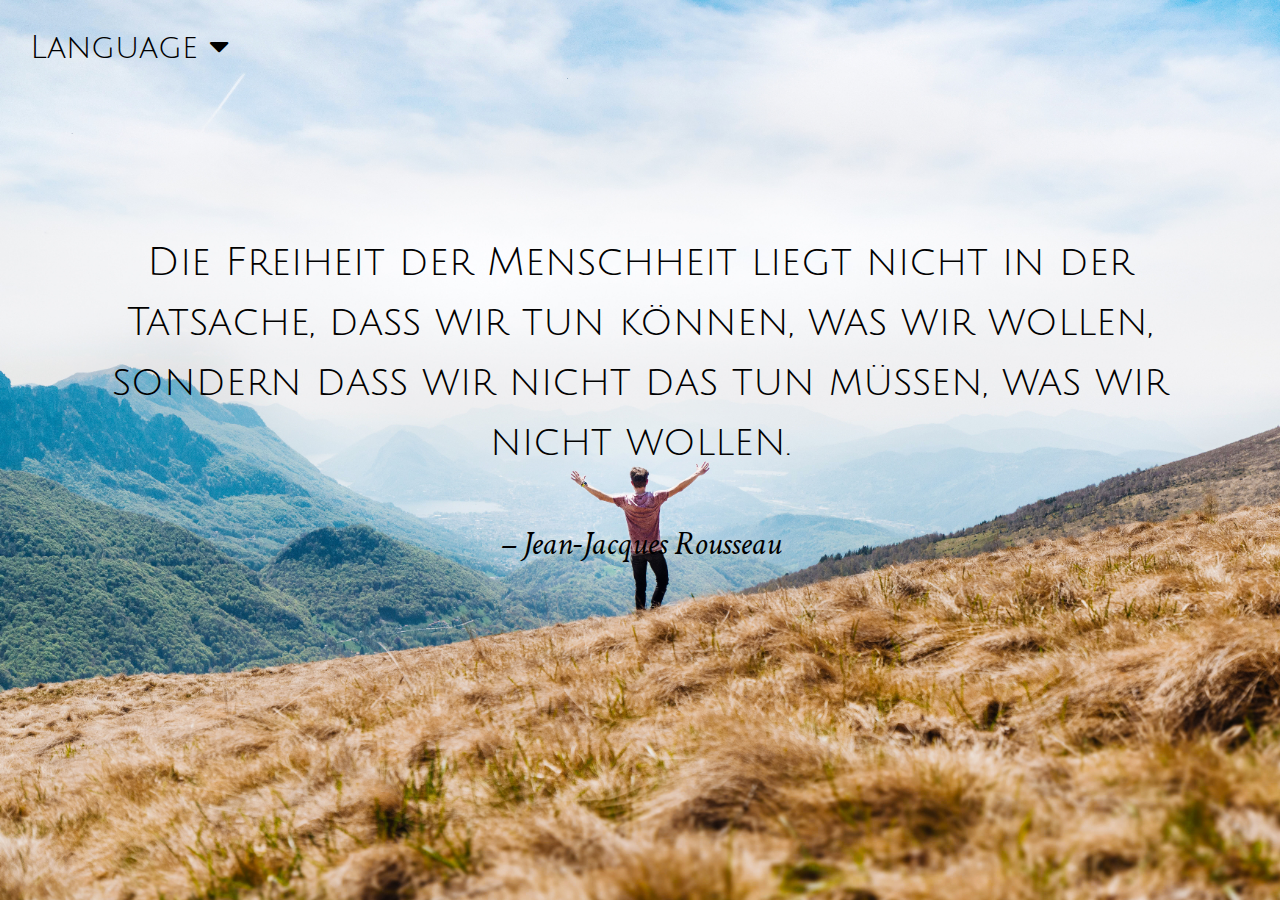
==== index-de.html @ 37a50aaf "add new base files" ====
<!DOCTYPE html>
<html>
<head>
  <meta charset="utf-8">
  <title>Freedom</title>
  <meta name="viewport" content="width=device-width, initial-scale=1">
  <link rel="stylesheet" type="text/css" href="main.css">
  <link href="https://fonts.googleapis.com/css?family=Crimson+Text|Julius+Sans+One" rel="stylesheet">
  <link rel="stylesheet" href="https://cdnjs.cloudflare.com/ajax/libs/font-awesome/4.7.0/css/font-awesome.min.css">
</head>
<body>
  <div class="navbar">
  <div class="dropdown">
    <button onclick="myFunction()" class="lang">Language <i class="fa fa-caret-down"></i>
    </button>
    <div id="myDropdown" class="language-content">
      <a href="index.html"><img src="assets/english.jpg" class="flag"></a>
      <a href="index-e.html"><img src="assets/espanol.jpg" class="flag"></a>
      <a href="index-fr.html"><img src="assets/french.jpg" class="flag"></a>
      <a href="index-hu.html"><img src="assets/hungarian.jpg"class="flag"></a>
    </div>
  </div> 
</div>
  <div class="wrapper">
    <p class="quote">Die Freiheit der Menschheit liegt nicht in der Tatsache, dass wir tun können, was wir wollen, sondern dass wir nicht das tun müssen, was wir nicht wollen.</p>
    <p class="author"><small>– Jean-Jacques Rousseau</small></p>
  </div>
  <script>
function myFunction() {
    document.getElementById("myDropdown").classList.toggle("show");
}

window.onclick = function(event) {
  if (!event.target.matches('.lang')) {

    var dropdowns = document.getElementsByClassName("language-content");
    var i;
    for (i = 0; i < dropdowns.length; i++) {
      var openDropdown = dropdowns[i];
      if (openDropdown.classList.contains('show')) {
        openDropdown.classList.remove('show');
      }
    }
  }
}
</script>
</body>
</html>
---- main.css ----
html,body {
  margin: 0;
  padding: 0;
  font-size:50%;
  line-height: 1.5;
}
body {
  width: 100%;
  height: 100vh;
  background: url('assets/freedom.jpg') no-repeat center;
  background-size: cover;
  color: #000000;
}

.wrapper {
  padding-top: 8rem;
  width: 90%;
  margin: 0 auto;
  text-align: center;
}

.quote {
  font-family: 'Julius Sans One', sans-serif;
  font-size: 2.5rem; 
}

.author {
  font-family: 'Crimson Text', serif;
  font-size: 2.2rem;
  font-style: italic;
}

/* ----------- MEDIA QUERY ----------- */
@media (min-width: 768px)
{
html,body {
  font-size:85%;
  line-height: 1.4;
}
.author {
  font-size: 2.5rem;
}
  .wrapper {
  padding-top: 12rem;
}
}
@media (min-width: 1024px)
{
html,body {
  font-size:100%;
  line-height: 1.5;
}
}
@media (min-width: 1920px)
{
html,body {
  font-size:110%;
}
}
/* ----------- NAVBAR ----------- */
.navbar {
    font-family: 'Julius Sans One', sans-serif;
}
.dropdown {
    float: left;
    overflow: hidden;
}
.dropdown .lang {
    font-size: 13px;
    border: none;
    outline: none;
    padding: 15px 10px;
    background-color: inherit;
    font-family: inherit;
    margin: 0;
}
.language-content {
    display: none;
    text-align: left;
    background-color: none;
    max-width: 25rem;
    overflow: auto;
    z-index: 1;
}
.language-content a {
    float: none;
    margin: 0px 0px 0px 12px;
    text-decoration: none;
}
.language:hover .language-content {
    display: block;
}
.show {
  display:block;
}

/* ----------- NAVBAR MEDIA QUERY ----------- */
@media (min-width: 768px)
{
.navbar .dropdown .lang {
  font-size: 200%;
}
  .flag {
    width: 15%;
  }
  .dropdown .lang {
    padding: 30px 20px;
  }
  .language-content {
    min-width: 20rem;
}
  .language-content a {
    margin: 0px 0px 0px 20px;
  }
@media (min-width: 1024px)
{
  .flag {
    width: 12%;
  }
  .language-content {
    min-width: 35rem;
}
  .dropdown .lang {
    padding: 30px 30px;
  }
  .language-content a {
    margin: 0px 0px 0px 30px;
  }
}
@media (min-width: 1920px)
{
  .navbar .dropdown .lang {
  font-size: 180%;
}
  .dropdown .lang {
    padding: 40px 40px;
  }
  .language-content a {
    margin: 0px 0px 0px 40px;
  }
}
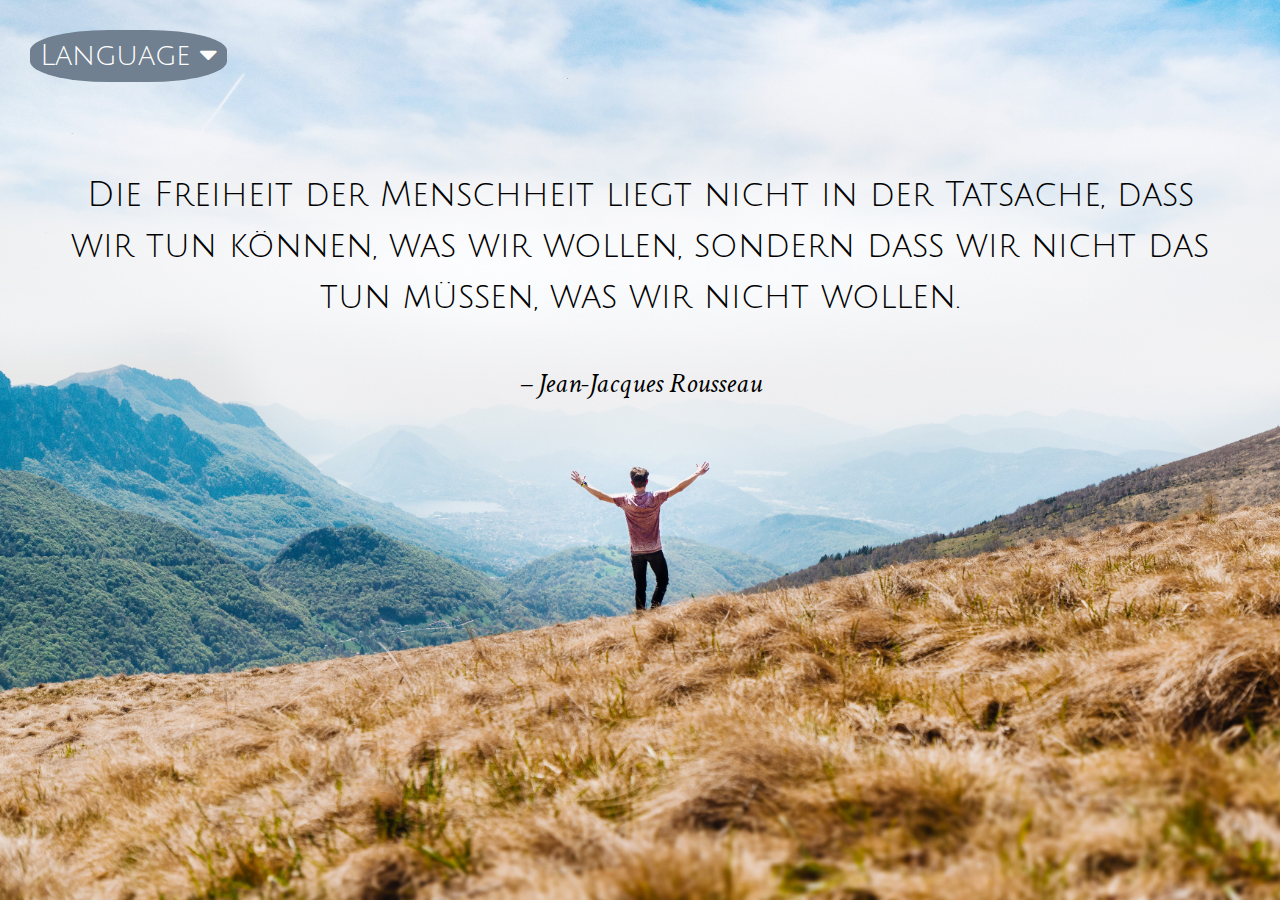
==== commit bc234050: "add new base files" ====
--- a/index-de.html
+++ b/index-de.html
@@ -11,7 +11,7 @@
 <body>
   <div class="navbar">
   <div class="dropdown">
-    <button onclick="myFunction()" class="lang">Language <i class="fa fa-caret-down"></i>
+    <button onclick="myFunction()" class="button">Language <i class="fa fa-caret-down"></i>
     </button>
     <div id="myDropdown" class="language-content">
       <a href="index.html"><img src="assets/english.jpg" class="flag"></a>
@@ -31,7 +31,7 @@
 }
 
 window.onclick = function(event) {
-  if (!event.target.matches('.lang')) {
+  if (!event.target.matches('.button')) {
 
     var dropdowns = document.getElementsByClassName("language-content");
     var i;
--- a/main.css
+++ b/main.css
@@ -41,20 +41,22 @@
   font-size: 2.5rem;
 }
   .wrapper {
-  padding-top: 12rem;
+  padding-top: 10rem;
 }
 }
 @media (min-width: 1024px)
 {
 html,body {
-  font-size:100%;
   line-height: 1.5;
 }
 }
 @media (min-width: 1920px)
 {
 html,body {
-  font-size:110%;
+  font-size:100%;
+}
+  .wrapper {
+  padding-top: 14rem;
 }
 }
 /* ----------- NAVBAR ----------- */
@@ -65,14 +67,20 @@
     float: left;
     overflow: hidden;
 }
-.dropdown .lang {
+.button {
+    background-color: slategrey;
+    border: none;
+    color: white;
+    text-align: center;
+    text-decoration: none;
+    cursor: pointer;
+    border-radius: 40%;
+  }
+.dropdown .button {
     font-size: 13px;
-    border: none;
-    outline: none;
-    padding: 15px 10px;
-    background-color: inherit;
+    padding: 4px 6px;
     font-family: inherit;
-    margin: 0;
+    margin: 5px;
 }
 .language-content {
     display: none;
@@ -90,6 +98,10 @@
 .language:hover .language-content {
     display: block;
 }
+.flag {
+    width: 18%;
+  }
+
 .show {
   display:block;
 }
@@ -97,31 +109,30 @@
 /* ----------- NAVBAR MEDIA QUERY ----------- */
 @media (min-width: 768px)
 {
-.navbar .dropdown .lang {
+.navbar .dropdown .button {
   font-size: 200%;
 }
-  .flag {
-    width: 15%;
-  }
-  .dropdown .lang {
-    padding: 30px 20px;
+  .dropdown .button {
+    margin: 20px 0px 10px 20px;
+    padding: 5px 8px;
   }
   .language-content {
-    min-width: 20rem;
+    min-width: 30rem;
 }
   .language-content a {
     margin: 0px 0px 0px 20px;
   }
 @media (min-width: 1024px)
 {
-  .flag {
-    width: 12%;
-  }
+  .navbar .dropdown .button {
+  font-size: 250%;
+}
   .language-content {
     min-width: 35rem;
 }
-  .dropdown .lang {
-    padding: 30px 30px;
+  .dropdown .button {
+    margin: 30px 0px 15px 30px;
+    padding: 10px 10px;
   }
   .language-content a {
     margin: 0px 0px 0px 30px;
@@ -129,11 +140,12 @@
 }
 @media (min-width: 1920px)
 {
-  .navbar .dropdown .lang {
-  font-size: 180%;
+  .language-content {
+    min-width: 40rem;
 }
-  .dropdown .lang {
-    padding: 40px 40px;
+  .dropdown .button {
+    margin: 40px 0px 25px 40px;
+    padding: 15px 30px;
   }
   .language-content a {
     margin: 0px 0px 0px 40px;
